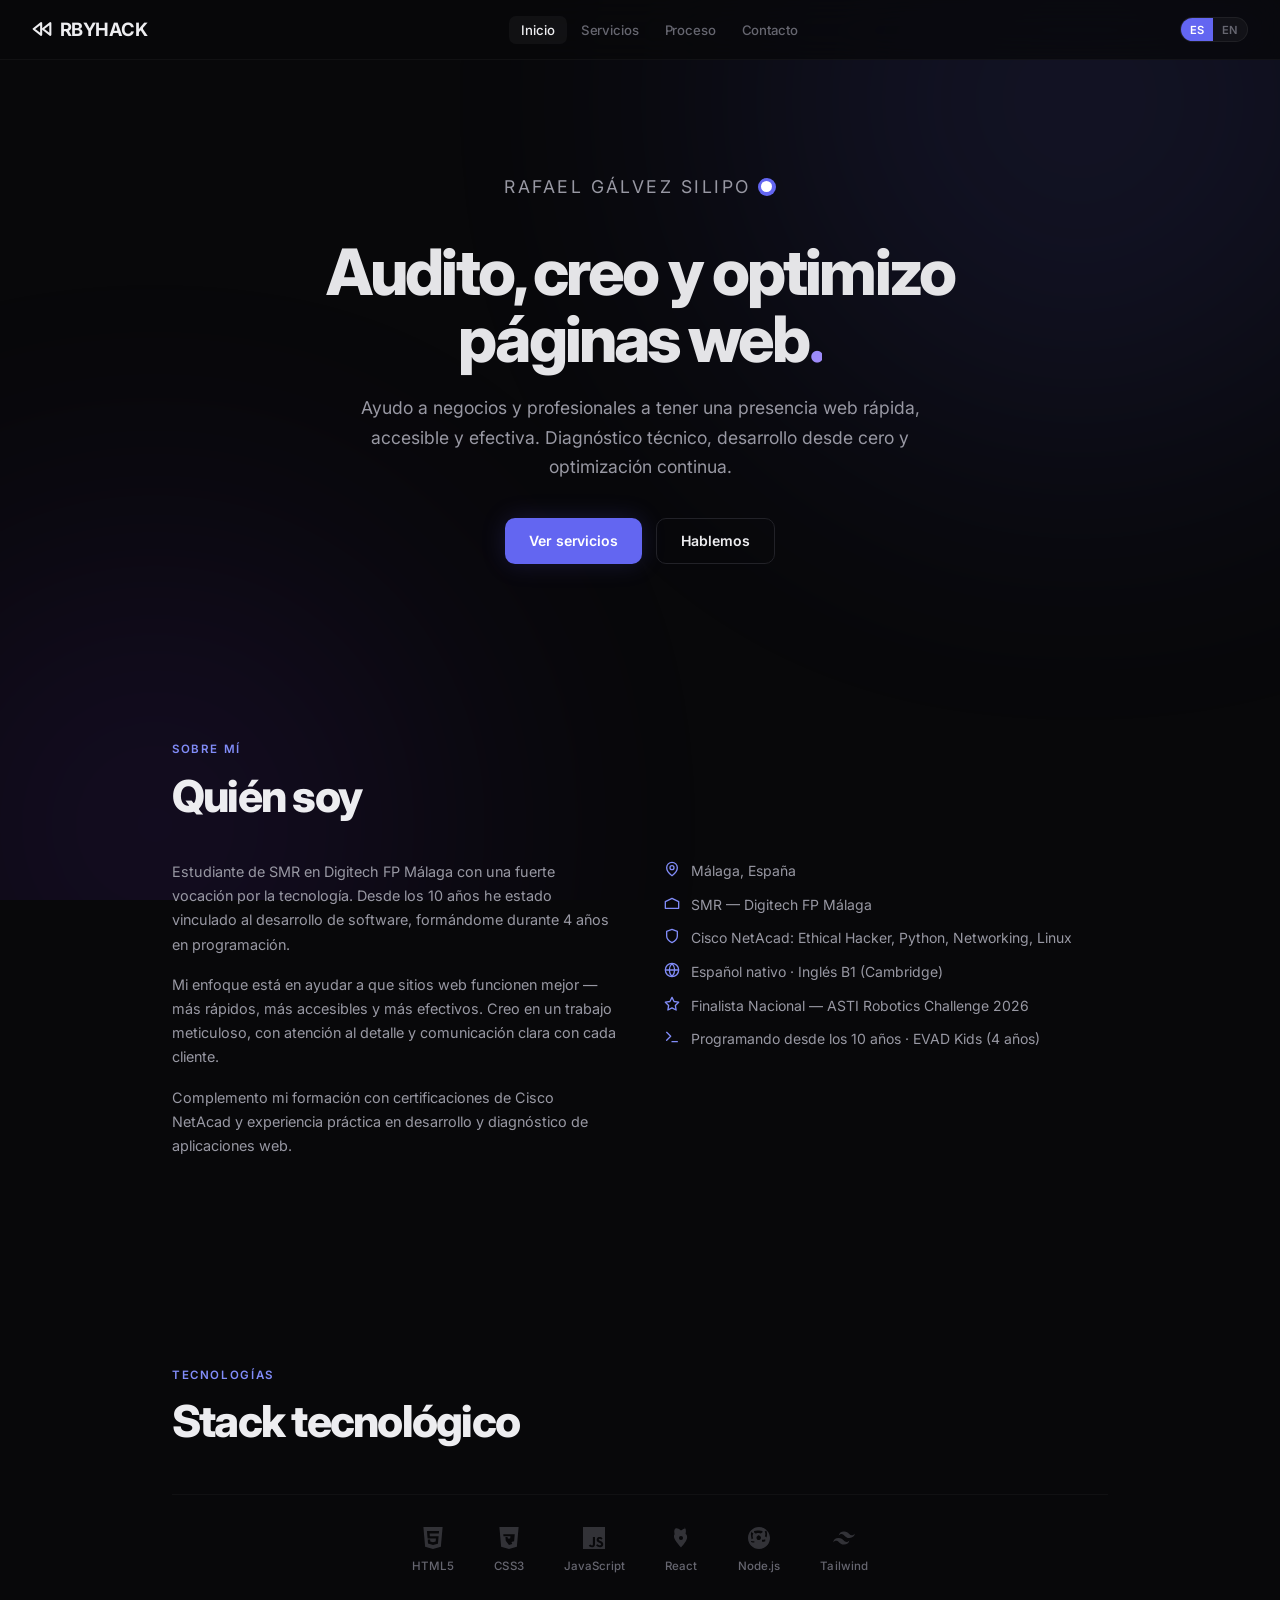
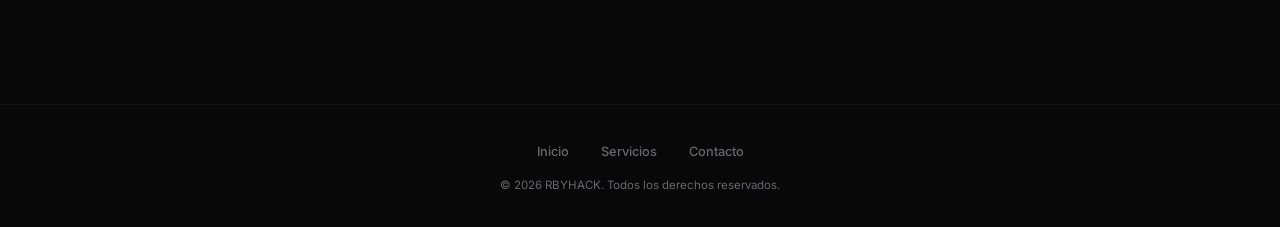
==== index.html @ 2c75b0a7 "Sitio profesional - auditoría y desarrollo web - Rafael Gálvez Silipo" ====
<!DOCTYPE html>
<html lang="es">
<head>
  <meta charset="UTF-8">
  <meta name="viewport" content="width=device-width, initial-scale=1.0">
  <title data-i18n="site_title">Rafael Gálvez Silipo — Auditoría & Desarrollo Web</title>
  <link rel="stylesheet" href="css/style.css">
</head>
<body>
  <div class="bg-gradient"></div>
  <div class="grid-overlay"></div>

  <nav class="navbar">
    <a href="index.html" class="logo">
      <svg width="20" height="20" viewBox="0 0 24 24" fill="none" stroke="currentColor" stroke-width="2.5" stroke-linecap="round" stroke-linejoin="round"><polygon points="11 19 2 12 11 5 11 19"/><polygon points="22 19 13 12 22 5 22 19"/></svg>
      RBYHACK
    </a>

    <ul class="nav-links">
      <li><a href="index.html" data-i18n="nav_home">Inicio</a></li>
      <li><a href="services.html" data-i18n="nav_services">Servicios</a></li>
      <li><a href="process.html" data-i18n="nav_process">Proceso</a></li>
      <li><a href="contact.html" data-i18n="nav_contact">Contacto</a></li>
    </ul>

    <div style="display:flex;align-items:center;gap:0.5rem;">
      <div class="lang-switcher">
        <button data-lang="es" class="active">ES</button>
        <button data-lang="en">EN</button>
      </div>
      <button class="hamburger" aria-label="Menu">
        <span></span><span></span><span></span>
      </button>
    </div>
  </nav>

  <main class="page-wrapper">
    <!-- HERO -->
    <section class="hero">
      <p class="section-label fade-in" style="display:flex;align-items:center;justify-content:center;gap:0.45rem;">
        <span data-i18n="hero_greeting">Rafael Gálvez Silipo</span>
        <span class="verified-badge">
          <svg viewBox="0 0 24 24"><circle cx="12" cy="12" r="12"/><path d="M8 12l3 3 5-5" stroke="#fff" stroke-width="2.5" stroke-linecap="round" stroke-linejoin="round"/></svg>
        </span>
      </p>
      <h1 class="fade-in delay-1">
        <span data-i18n="hero_title">Audito, creo y optimizo páginas web</span><span class="highlight">.</span>
      </h1>
      <p class="fade-in delay-2" data-i18n="hero_subtitle">Ayudo a negocios y profesionales a tener una presencia web rápida, accesible y efectiva. Diagnóstico técnico, desarrollo desde cero y optimización continua.</p>
      <div class="hero-cta fade-in delay-3">
        <a href="services.html" class="btn btn-primary" data-i18n="hero_cta_services">Ver servicios</a>
        <a href="contact.html" class="btn btn-outline" data-i18n="hero_cta_contact">Hablemos</a>
      </div>
    </section>

    <!-- ABOUT ME -->
    <section class="section">
      <p class="section-label fade-in" data-i18n="section_about_label">Sobre mí</p>
      <h2 class="section-title fade-in" data-i18n="section_about_title">Quién soy</h2>
      <div class="about-grid">
        <div class="about-text fade-in delay-1">
          <p data-i18n="about_p1">Estudiante de SMR en Digitech FP Málaga con una fuerte vocación por la tecnología. Desde los 10 años he estado vinculado al desarrollo de software, formándome durante 4 años en programación.</p>
          <p data-i18n="about_p2">Mi enfoque está en ayudar a que sitios web funcionen mejor — más rápidos, más accesibles y más efectivos. Creo en un trabajo meticuloso, con atención al detalle y comunicación clara con cada cliente.</p>
          <p data-i18n="about_p3">Complemento mi formación con certificaciones de Cisco NetAcad y experiencia práctica en desarrollo y diagnóstico de aplicaciones web.</p>
        </div>
        <ul class="highlights-list fade-in delay-2">
          <li>
            <svg viewBox="0 0 24 24" fill="none"><path d="M20 10c0 6-8 12-8 12s-8-6-8-12a8 8 0 0 1 16 0Z" stroke="currentColor" stroke-width="2" stroke-linecap="round" stroke-linejoin="round"/><circle cx="12" cy="10" r="3" stroke="currentColor" stroke-width="2"/></svg>
            <span data-i18n="highlight_location">Málaga, España</span>
          </li>
          <li>
            <svg viewBox="0 0 24 24" fill="none"><path d="M22 10v6M2 10l10-5 10 5M2 10v10h20V10" stroke="currentColor" stroke-width="2" stroke-linecap="round" stroke-linejoin="round"/></svg>
            <span data-i18n="highlight_education">SMR — Digitech FP Málaga</span>
          </li>
          <li>
            <svg viewBox="0 0 24 24" fill="none"><path d="M12 22s8-4 8-10V5l-8-3-8 3v7c0 6 8 10 8 10z" stroke="currentColor" stroke-width="2" stroke-linecap="round" stroke-linejoin="round"/></svg>
            <span data-i18n="highlight_cert">Cisco NetAcad: Ethical Hacker, Python, Networking, Linux</span>
          </li>
          <li>
            <svg viewBox="0 0 24 24" fill="none"><circle cx="12" cy="12" r="10" stroke="currentColor" stroke-width="2"/><path d="M2 12h20M12 2a15.3 15.3 0 0 1 4 10 15.3 15.3 0 0 1-4 10M12 2a15.3 15.3 0 0 0-4 10 15.3 15.3 0 0 0 4 10" stroke="currentColor" stroke-width="2"/></svg>
            <span data-i18n="highlight_lang">Español nativo · Inglés B1 (Cambridge)</span>
          </li>
          <li>
            <svg viewBox="0 0 24 24" fill="none"><polygon points="12 2 15.09 8.26 22 9.27 17 14.14 18.18 21.02 12 17.77 5.82 21.02 7 14.14 2 9.27 8.91 8.26 12 2" stroke="currentColor" stroke-width="2" stroke-linecap="round" stroke-linejoin="round"/></svg>
            <span data-i18n="highlight_achievement">Finalista Nacional — ASTI Robotics Challenge 2026</span>
          </li>
          <li>
            <svg viewBox="0 0 24 24" fill="none"><polyline points="4 17 10 11 4 5" stroke="currentColor" stroke-width="2" stroke-linecap="round" stroke-linejoin="round"/><line x1="12" y1="19" x2="20" y2="19" stroke="currentColor" stroke-width="2" stroke-linecap="round"/></svg>
            <span data-i18n="highlight_started">Programando desde los 10 años · EVAD Kids (4 años)</span>
          </li>
        </ul>
      </div>
    </section>

    <!-- TECH STACK -->
    <section class="section">
      <p class="section-label fade-in" data-i18n="section_tech_label">Tecnologías</p>
      <h2 class="section-title fade-in" data-i18n="section_tech_title">Stack tecnológico</h2>
      <div class="tech-stack fade-in delay-1">
        <div class="tech-item">
          <svg viewBox="0 0 24 24" fill="currentColor"><path d="M1.5 0h21l-1.91 21.563L11.977 24l-8.564-2.438L1.5 0zm7.031 9.75l-.232-2.718 10.059.003.23-2.622L5.412 4.41l.698 8.01h9.126l-.326 3.426-2.91.804-2.955-.81-.188-2.11H6.248l.33 4.171L12 19.651l5.379-1.443.744-8.157H8.531z"/></svg>
          <span>HTML5</span>
        </div>
        <div class="tech-item">
          <svg viewBox="0 0 24 24" fill="currentColor"><path d="M1.5 0h21l-1.91 21.563L11.977 24l-8.565-2.438L1.5 0zm13.164 16.37l2.91-.803.683-7.598H5.775l.176 2.109h7.628l-.206 2.288-1.395.382-1.404-.384-.138-1.548H8.132l.33 4.171L12 19.65l3.535-.97z"/></svg>
          <span>CSS3</span>
        </div>
        <div class="tech-item">
          <svg viewBox="0 0 24 24" fill="currentColor"><path d="M0 0h24v24H0V0zm22.034 18.276c-.175-1.095-.888-2.015-3.003-2.873-.736-.345-1.554-.585-1.797-1.14-.091-.33-.105-.51-.046-.705.15-.646.915-.84 1.515-.66.39.12.75.42.976.9 1.034-.676 1.034-.676 1.755-1.125-.27-.42-.404-.601-.586-.78-.63-.705-1.469-1.065-2.834-1.034l-.705.089c-.676.165-1.32.525-1.71 1.005-1.14 1.291-.811 3.541.569 4.471 1.365 1.02 3.361 1.244 3.616 2.205.24 1.17-.87 1.545-1.966 1.41-.811-.18-1.26-.586-1.755-1.336l-1.83 1.051c.21.48.45.689.81 1.109 1.74 1.756 6.09 1.666 6.871-1.004.029-.09.24-.705.074-1.65l.046.067zm-8.983-7.245h-2.248c0 1.938-.009 3.864-.009 5.805 0 1.232.063 2.363-.138 2.711-.33.689-1.18.601-1.566.48-.396-.196-.597-.466-.83-.855-.063-.105-.11-.196-.127-.196l-1.825 1.125c.305.63.75 1.172 1.324 1.517.855.51 2.004.675 3.207.405.783-.226 1.458-.691 1.811-1.411.51-.93.402-2.07.397-3.346.012-2.054 0-4.109 0-6.179l.004-.056z"/></svg>
          <span>JavaScript</span>
        </div>
        <div class="tech-item">
          <svg viewBox="0 0 24 24" fill="currentColor"><path d="M14.23 12.004a2.236 2.236 0 0 1-2.235 2.236 2.236 2.236 0 0 1-2.236-2.236 2.236 2.236 0 0 1 2.235-2.236 2.236 2.236 0 0 1 2.236 2.236zm2.648-10.69c-1.346 0-3.107.96-4.888 2.622-1.78-1.653-3.542-2.602-4.887-2.602-.41 0-.783.093-1.106.278-1.375.793-1.683 3.264-.973 6.365C1.98 11.466 9.316 19.244 12 22.307c2.684-3.083 10.02-10.903 4.976-15.03.71-3.1.402-5.571-.973-6.365-.323-.185-.696-.278-1.106-.278z"/></svg>
          <span>React</span>
        </div>
        <div class="tech-item">
          <svg viewBox="0 0 24 24" fill="currentColor"><path d="M12 0C5.373 0 0 5.373 0 12s5.373 12 12 12 12-5.373 12-12S18.627 0 12 0zm.04 3.858c1.32.019 2.634.252 3.694.601.004.536-.004 1.072-.004 1.56-.682.304-1.325.682-1.925 1.15a5.22 5.22 0 0 0-1.775-.601 5.26 5.26 0 0 0-1.775.004c-.604.124-1.17.354-1.674.673-.62-.468-1.27-.846-1.97-1.22-.004-.502-.008-1.052-.004-1.596 1.068-.35 2.37-.582 3.694-.6.226 0 .452.01.678.029zm-8.224.395l.004 1.56c.7.37 1.358.794 1.97 1.26a5.35 5.35 0 0 0-.65 1.695 5.28 5.28 0 0 0-.025 1.75c.094.602.3 1.18.62 1.695-.61.462-1.27.86-1.966 1.232-.004-.5-.008-1.036-.004-1.56-.352-1.068-.582-2.37-.6-3.694a5.78 5.78 0 0 1 .03-.678c.168-1.1.412-2.09.621-2.76zm16.35.008c.209.67.453 1.664.621 2.76a5.78 5.78 0 0 1 .03.678c-.018 1.324-.248 2.626-.6 3.694-.688-.372-1.344-.77-1.946-1.232.32-.515.526-1.093.62-1.695.087-.577.079-1.163-.025-1.75a5.35 5.35 0 0 0-.65-1.695c.607-.466 1.262-.89 1.95-1.26zm-8.916 4.855c.496.005 1.001.132 1.45.38.444.248.8.586 1.04.99.245.404.37.853.37 1.305a2.45 2.45 0 0 1-.5 1.48 2.42 2.42 0 0 1-1.27.885 2.404 2.404 0 0 1-1.539-.075 2.42 2.42 0 0 1-1.005-.81 2.45 2.45 0 0 1-.5-1.48c0-.452.125-.901.37-1.305.24-.404.596-.744 1.04-.99.448-.248.953-.375 1.45-.38zm-7.815 4.22c.005.522.001 1.054-.007 1.552 1.02.355 2.26.58 3.52.602.007.536.005 1.072.005 1.552-1.262.017-2.52-.205-3.522-.602-.007-.522-.005-1.054.004-1.552v-.55c0-.334 0-.668.004-1.002h-.004zm15.384.004v.55c.008.498.008 1.03.004 1.552-1.002.397-2.262.62-3.52.602-.004-.48-.002-.952-.005-1.428l-.004-.626c1.26-.022 2.502-.248 3.525-.65z"/></svg>
          <span>Node.js</span>
        </div>
        <div class="tech-item">
          <svg viewBox="0 0 24 24" fill="currentColor"><path d="M12.001,4.8c-3.2,0-5.2,1.6-6,4.8c1.2-1.6,2.6-2.2,4.2-1.8c0.913,0.228,1.565,0.89,2.288,1.624 C13.666,10.618,15.027,12,18.001,12c3.2,0,5.2-1.6,6-4.8c-1.2,1.6-2.6,2.2-4.2,1.8c-0.913-0.228-1.565-0.89-2.288-1.624 C16.337,6.182,14.976,4.8,12.001,4.8z M6.001,12c-3.2,0-5.2,1.6-6,4.8c1.2-1.6,2.6-2.2,4.2-1.8c0.913,0.228,1.565,0.89,2.288,1.624 c1.177,1.194,2.538,2.576,5.512,2.576c3.2,0,5.2-1.6,6-4.8c-1.2,1.6-2.6,2.2-4.2,1.8c-0.913-0.228-1.565-0.89-2.288-1.624 C10.337,13.382,8.976,12,6.001,12z"/></svg>
          <span>Tailwind</span>
        </div>
      </div>
    </section>
  </main>

  <footer class="footer">
    <div class="footer-content">
      <ul class="footer-links">
        <li><a href="index.html" data-i18n="footer_home">Inicio</a></li>
        <li><a href="services.html" data-i18n="footer_services">Servicios</a></li>
        <li><a href="contact.html" data-i18n="footer_contact">Contacto</a></li>
      </ul>
      <p>&copy; <span id="year"></span> RBYHACK. <span data-i18n="footer_rights">Todos los derechos reservados.</span></p>
    </div>
  </footer>

  <script src="js/i18n.js"></script>
  <script src="js/main.js"></script>
  <script>
    document.getElementById('year').textContent = new Date().getFullYear();
    I18n.init();
  </script>
</body>
</html>
---- css/style.css ----
/* ============================
   STYLE.CSS — RBYHACK
   Professional, refined dark theme
   ============================ */

@import url('https://fonts.googleapis.com/css2?family=Inter:wght@300;400;450;500;600;700;800&display=swap');

*, *::before, *::after {
  margin: 0;
  padding: 0;
  box-sizing: border-box;
}

html {
  scroll-behavior: smooth;
  font-size: 16px;
  -webkit-font-smoothing: antialiased;
  -moz-osx-font-smoothing: grayscale;
}

body {
  font-family: 'Inter', -apple-system, BlinkMacSystemFont, 'Segoe UI', sans-serif;
  background-color: #08080a;
  color: #e4e4e7;
  line-height: 1.68;
  overflow-x: hidden;
  min-height: 100vh;
  font-weight: 400;
}

:root {
  --bg-primary: #08080a;
  --bg-secondary: #0e0e12;
  --bg-card: #141418;
  --bg-card-hover: #1a1a20;
  --border: #222228;
  --border-light: #2a2a32;
  --text-primary: #ededf0;
  --text-secondary: #9898a3;
  --text-muted: #666670;
  --accent: #6366f1;
  --accent-light: #818cf8;
  --accent-glow: rgba(99, 102, 241, 0.18);
  --accent-glow-strong: rgba(99, 102, 241, 0.35);
  --radius-sm: 6px;
  --radius: 10px;
  --radius-lg: 14px;
  --radius-xl: 20px;
  --transition: 0.28s cubic-bezier(0.4, 0, 0.2, 1);
  --section-gap: 6rem;
}

/* Scrollbar */
::-webkit-scrollbar { width: 5px; }
::-webkit-scrollbar-track { background: var(--bg-primary); }
::-webkit-scrollbar-thumb { background: var(--border); border-radius: 3px; }
::-webkit-scrollbar-thumb:hover { background: #3a3a44; }

/* Selection */
::selection { background: rgba(99, 102, 241, 0.35); color: #fff; }

/* ---------- BACKGROUND ---------- */
.bg-gradient {
  position: fixed;
  inset: 0;
  z-index: -1;
  pointer-events: none;
  overflow: hidden;
}

.bg-gradient::before,
.bg-gradient::after {
  content: '';
  position: absolute;
  border-radius: 50%;
  filter: blur(140px);
  opacity: 0.12;
  animation: float 24s ease-in-out infinite;
}

.bg-gradient::before {
  width: 700px;
  height: 700px;
  background: var(--accent);
  top: -250px;
  right: -150px;
}

.bg-gradient::after {
  width: 550px;
  height: 550px;
  background: #7c3aed;
  bottom: -200px;
  left: -120px;
  animation-delay: -12s;
}

@keyframes float {
  0%, 100% { transform: translate(0, 0) scale(1); }
  25% { transform: translate(50px, -40px) scale(1.04); }
  50% { transform: translate(-30px, 30px) scale(0.96); }
  75% { transform: translate(-40px, -25px) scale(1.03); }
}

/* Grid overlay */
.grid-overlay {
  position: fixed;
  inset: 0;
  z-index: -1;
  pointer-events: none;
  opacity: 0.018;
  background-image:
    linear-gradient(rgba(255,255,255,0.05) 1px, transparent 1px),
    linear-gradient(90deg, rgba(255,255,255,0.05) 1px, transparent 1px);
  background-size: 64px 64px;
}

/* ---------- NAVBAR ---------- */
.navbar {
  position: fixed;
  top: 0;
  left: 0;
  right: 0;
  z-index: 1000;
  padding: 0 2rem;
  height: 60px;
  display: flex;
  align-items: center;
  justify-content: space-between;
  background: rgba(8, 8, 10, 0.78);
  backdrop-filter: blur(24px) saturate(160%);
  -webkit-backdrop-filter: blur(24px) saturate(160%);
  border-bottom: 1px solid rgba(255,255,255,0.04);
  transition: background var(--transition);
}

.navbar.scrolled {
  background: rgba(8, 8, 10, 0.94);
}

.logo {
  font-size: 1.15rem;
  font-weight: 700;
  color: var(--text-primary);
  text-decoration: none;
  letter-spacing: -0.03em;
  display: flex;
  align-items: center;
  gap: 0.5rem;
}

.logo span { color: var(--accent-light); }

.nav-links {
  display: flex;
  align-items: center;
  gap: 0.125rem;
  list-style: none;
}

.nav-links a {
  text-decoration: none;
  color: var(--text-muted);
  font-size: 0.825rem;
  font-weight: 500;
  padding: 0.4rem 0.75rem;
  border-radius: 7px;
  transition: all var(--transition);
  letter-spacing: -0.01em;
}

.nav-links a:hover,
.nav-links a.active {
  color: var(--text-primary);
  background: rgba(255, 255, 255, 0.04);
}

.lang-switcher {
  display: flex;
  align-items: center;
  background: rgba(255,255,255,0.04);
  border: 1px solid rgba(255,255,255,0.06);
  border-radius: 18px;
  overflow: hidden;
  margin-left: 0.5rem;
}

.lang-switcher button {
  background: none;
  border: none;
  color: var(--text-muted);
  font-family: 'Inter', sans-serif;
  font-size: 0.7rem;
  font-weight: 600;
  padding: 0.3rem 0.55rem;
  cursor: pointer;
  transition: all var(--transition);
  letter-spacing: 0.02em;
}

.lang-switcher button.active {
  background: var(--accent);
  color: #fff;
}

.hamburger {
  display: none;
  flex-direction: column;
  gap: 4px;
  cursor: pointer;
  background: none;
  border: none;
  padding: 4px;
}

.hamburger span {
  width: 18px;
  height: 1.5px;
  background: var(--text-primary);
  border-radius: 1px;
  transition: all var(--transition);
}

.hamburger.active span:nth-child(1) { transform: translateY(5.5px) rotate(45deg); }
.hamburger.active span:nth-child(2) { opacity: 0; }
.hamburger.active span:nth-child(3) { transform: translateY(-5.5px) rotate(-45deg); }

/* ---------- PAGE WRAPPER ---------- */
.page-wrapper { padding-top: 60px; min-height: 100vh; }

/* ---------- SECTIONS ---------- */
.section {
  padding: var(--section-gap) 2rem;
  max-width: 1000px;
  margin: 0 auto;
}

.section-label {
  font-size: 0.72rem;
  font-weight: 600;
  text-transform: uppercase;
  letter-spacing: 0.14em;
  color: var(--accent-light);
  margin-bottom: 0.75rem;
}

.section-title {
  font-size: clamp(1.75rem, 4.5vw, 2.75rem);
  font-weight: 800;
  letter-spacing: -0.04em;
  line-height: 1.1;
  margin-bottom: 0.875rem;
  color: var(--text-primary);
}

.section-subtitle {
  font-size: 1.05rem;
  color: var(--text-secondary);
  max-width: 540px;
  line-height: 1.68;
  font-weight: 400;
}

/* Section divider */
.section-divider {
  width: 48px;
  height: 3px;
  background: var(--accent);
  border-radius: 2px;
  margin-bottom: 2rem;
  opacity: 0.7;
}

/* ---------- HERO ---------- */
.hero {
  display: flex;
  flex-direction: column;
  align-items: center;
  justify-content: center;
  text-align: center;
  padding: 7rem 2rem 5rem;
  max-width: 800px;
  margin: 0 auto;
}

.hero h1 {
  font-size: clamp(2.25rem, 6vw, 4rem);
  font-weight: 800;
  letter-spacing: -0.045em;
  line-height: 1.06;
  margin-bottom: 1.25rem;
}

.hero h1 .highlight {
  background: linear-gradient(135deg, var(--accent-light), #a78bfa);
  -webkit-background-clip: text;
  background-clip: text;
  -webkit-text-fill-color: transparent;
}

.hero p {
  font-size: 1.1rem;
  color: var(--text-secondary);
  max-width: 560px;
  margin-bottom: 2.25rem;
  line-height: 1.68;
  font-weight: 400;
}

.hero-cta {
  display: flex;
  gap: 0.875rem;
  flex-wrap: wrap;
  justify-content: center;
}

/* ---------- BUTTONS ---------- */
.btn {
  display: inline-flex;
  align-items: center;
  gap: 0.5rem;
  padding: 0.65rem 1.5rem;
  border-radius: 10px;
  font-family: 'Inter', sans-serif;
  font-size: 0.88rem;
  font-weight: 600;
  text-decoration: none;
  cursor: pointer;
  border: none;
  transition: all var(--transition);
  letter-spacing: -0.01em;
}

.btn-primary {
  background: var(--accent);
  color: #fff;
  box-shadow: 0 0 24px var(--accent-glow);
}

.btn-primary:hover {
  background: #5558e6;
  transform: translateY(-1px);
  box-shadow: 0 0 36px var(--accent-glow-strong);
}

.btn-outline {
  background: transparent;
  color: var(--text-primary);
  border: 1px solid var(--border);
}

.btn-outline:hover {
  background: rgba(255,255,255,0.03);
  border-color: var(--border-light);
  transform: translateY(-1px);
}

/* ---------- CARDS ---------- */
.cards-grid {
  display: grid;
  grid-template-columns: repeat(auto-fit, minmax(280px, 1fr));
  gap: 1.25rem;
  margin-top: 2.5rem;
}

.card {
  background: var(--bg-card);
  border: 1px solid rgba(255,255,255,0.04);
  border-radius: var(--radius-lg);
  padding: 1.75rem 1.75rem 2rem;
  transition: all var(--transition);
  position: relative;
  overflow: hidden;
}

.card:hover {
  border-color: rgba(255,255,255,0.08);
  background: var(--bg-card-hover);
  transform: translateY(-2px);
}

.card-icon {
  width: 40px;
  height: 40px;
  display: flex;
  align-items: center;
  justify-content: center;
  border-radius: var(--radius);
  background: rgba(99, 102, 241, 0.08);
  color: var(--accent-light);
  margin-bottom: 1.25rem;
}

.card-icon svg {
  width: 22px;
  height: 22px;
  stroke: currentColor;
}

.card h3 {
  font-size: 1.1rem;
  font-weight: 700;
  margin-bottom: 0.55rem;
  letter-spacing: -0.02em;
}

.card p {
  color: var(--text-secondary);
  font-size: 0.88rem;
  line-height: 1.62;
  font-weight: 400;
}

/* ---------- ABOUT SECTION ---------- */
.about-grid {
  display: grid;
  grid-template-columns: 1fr 1fr;
  gap: 3rem;
  margin-top: 2.5rem;
  align-items: start;
}

.about-text p {
  color: var(--text-secondary);
  font-size: 0.9rem;
  line-height: 1.68;
  margin-bottom: 1rem;
}

.highlights-list {
  list-style: none;
  display: flex;
  flex-direction: column;
  gap: 0.75rem;
}

.highlights-list li {
  display: flex;
  align-items: flex-start;
  gap: 0.7rem;
  color: var(--text-secondary);
  font-size: 0.875rem;
  line-height: 1.55;
}

.highlights-list li svg {
  width: 16px;
  height: 16px;
  color: var(--accent-light);
  margin-top: 1px;
  flex-shrink: 0;
}

/* ---------- TECH STACK ---------- */
.tech-stack {
  display: flex;
  justify-content: center;
  flex-wrap: wrap;
  gap: 2.5rem;
  margin-top: 3rem;
  padding-top: 2rem;
  border-top: 1px solid rgba(255,255,255,0.04);
}

.tech-item {
  display: flex;
  flex-direction: column;
  align-items: center;
  gap: 0.5rem;
  color: var(--text-muted);
  font-size: 0.72rem;
  font-weight: 500;
  transition: color var(--transition);
  letter-spacing: 0.01em;
}

.tech-item:hover { color: var(--text-primary); }

.tech-item svg {
  width: 22px;
  height: 22px;
  opacity: 0.45;
  transition: opacity var(--transition);
}

.tech-item:hover svg { opacity: 0.9; }

/* ---------- PROCESS STEPS ---------- */
.steps-list {
  display: flex;
  flex-direction: column;
  gap: 1.5rem;
  margin-top: 2.5rem;
}

.step {
  display: flex;
  gap: 1.5rem;
  padding: 1.75rem;
  background: var(--bg-card);
  border: 1px solid rgba(255,255,255,0.04);
  border-radius: var(--radius-lg);
  transition: all var(--transition);
}

.step:hover {
  border-color: rgba(255,255,255,0.07);
  background: var(--bg-card-hover);
}

.step-number {
  width: 36px;
  height: 36px;
  display: flex;
  align-items: center;
  justify-content: center;
  border-radius: var(--radius-sm);
  background: rgba(99, 102, 241, 0.1);
  color: var(--accent-light);
  font-size: 0.85rem;
  font-weight: 700;
  flex-shrink: 0;
}

.step-body h3 {
  font-size: 1rem;
  font-weight: 700;
  margin-bottom: 0.35rem;
  letter-spacing: -0.02em;
}

.step-body p {
  color: var(--text-secondary);
  font-size: 0.87rem;
  line-height: 1.6;
  font-weight: 400;
}

.step-arrow {
  display: flex;
  align-items: center;
  justify-content: center;
  height: 24px;
  color: var(--border-light);
}

/* ---------- CONTACT ---------- */
.contact-grid {
  display: grid;
  grid-template-columns: 1fr 1fr;
  gap: 3rem;
  margin-top: 2.5rem;
}

.contact-info { display: flex; flex-direction: column; gap: 1.5rem; }

.contact-item {
  display: flex;
  align-items: flex-start;
  gap: 0.9rem;
}

.contact-item-icon {
  width: 38px;
  height: 38px;
  display: flex;
  align-items: center;
  justify-content: center;
  border-radius: var(--radius-sm);
  background: rgba(99, 102, 241, 0.08);
  color: var(--accent-light);
  flex-shrink: 0;
}

.contact-item-icon svg {
  width: 20px;
  height: 20px;
  stroke: currentColor;
}

.contact-item-info h4 {
  font-size: 0.82rem;
  font-weight: 600;
  margin-bottom: 0.15rem;
  color: var(--text-primary);
}

.contact-item-info p,
.contact-item-info a {
  color: var(--text-secondary);
  font-size: 0.82rem;
  text-decoration: none;
  line-height: 1.5;
}

.contact-item-info a {
  color: var(--accent-light);
  text-decoration: none;
}

.contact-item-info a:hover { text-decoration: underline; }

.contact-form {
  background: var(--bg-card);
  border: 1px solid rgba(255,255,255,0.04);
  border-radius: var(--radius-lg);
  padding: 1.75rem;
}

.form-group { margin-bottom: 1.1rem; }

.form-group label {
  display: block;
  font-size: 0.8rem;
  font-weight: 500;
  margin-bottom: 0.4rem;
  color: var(--text-secondary);
}

.form-group input,
.form-group select,
.form-group textarea {
  width: 100%;
  background: var(--bg-secondary);
  border: 1px solid rgba(255,255,255,0.06);
  border-radius: var(--radius-sm);
  padding: 0.65rem 0.85rem;
  color: var(--text-primary);
  font-family: 'Inter', sans-serif;
  font-size: 0.85rem;
  transition: border-color var(--transition);
  outline: none;
}

.form-group input:focus,
.form-group select:focus,
.form-group textarea:focus {
  border-color: var(--accent);
  box-shadow: 0 0 0 2px rgba(99, 102, 241, 0.12);
}

.form-group textarea { resize: vertical; min-height: 120px; }

.form-submit { display: flex; align-items: center; gap: 0.75rem; }

.form-success {
  display: none;
  color: #34d399;
  font-size: 0.82rem;
  font-weight: 500;
  align-items: center;
  gap: 0.4rem;
}

.form-success svg { width: 16px; height: 16px; }

/* ---------- VERIFIED BADGE ---------- */
.verified-badge {
  display: inline-flex;
  align-items: center;
  justify-content: center;
  width: 18px;
  height: 18px;
  background: var(--accent);
  border-radius: 50%;
  flex-shrink: 0;
}

.verified-badge svg {
  width: 11px;
  height: 11px;
  fill: #fff;
}

/* ---------- FOOTER ---------- */
.footer {
  border-top: 1px solid rgba(255,255,255,0.04);
  padding: 2rem;
  text-align: center;
  margin-top: 2rem;
}

.footer-content {
  max-width: 1000px;
  margin: 0 auto;
  display: flex;
  flex-direction: column;
  align-items: center;
  gap: 0.75rem;
}

.footer-links {
  display: flex;
  gap: 2rem;
  list-style: none;
}

.footer-links a {
  color: var(--text-muted);
  text-decoration: none;
  font-size: 0.8rem;
  font-weight: 500;
  transition: color var(--transition);
}

.footer-links a:hover { color: var(--accent-light); }

.footer p {
  color: var(--text-muted);
  font-size: 0.72rem;
}

/* ---------- ANIMATIONS ---------- */
.fade-in {
  opacity: 0;
  transform: translateY(24px);
  transition: opacity 0.65s ease, transform 0.65s ease;
}

.fade-in.visible { opacity: 1; transform: translateY(0); }

.fade-in-left {
  opacity: 0;
  transform: translateX(-20px);
  transition: opacity 0.55s ease, transform 0.55s ease;
}

.fade-in-left.visible { opacity: 1; transform: translateX(0); }

.fade-in-right {
  opacity: 0;
  transform: translateX(20px);
  transition: opacity 0.55s ease, transform 0.55s ease;
}

.fade-in-right.visible { opacity: 1; transform: translateX(0); }

.delay-1 { transition-delay: 0.08s; }
.delay-2 { transition-delay: 0.16s; }
.delay-3 { transition-delay: 0.24s; }
.delay-4 { transition-delay: 0.32s; }
.delay-5 { transition-delay: 0.40s; }

/* ---------- RESPONSIVE ---------- */
@media (max-width: 768px) {
  .nav-links {
    position: fixed;
    top: 60px;
    left: 0;
    right: 0;
    background: rgba(8, 8, 10, 0.97);
    backdrop-filter: blur(24px);
    -webkit-backdrop-filter: blur(24px);
    flex-direction: column;
    padding: 1.25rem;
    gap: 0.25rem;
    border-bottom: 1px solid rgba(255,255,255,0.04);
    transform: translateY(-100%);
    opacity: 0;
    pointer-events: none;
    transition: all var(--transition);
  }

  .nav-links.open {
    transform: translateY(0);
    opacity: 1;
    pointer-events: all;
  }

  .nav-links a { width: 100%; padding: 0.65rem 0.85rem; }
  .hamburger { display: flex; }
  .section { padding: 4rem 1.25rem; }
  .hero { padding: 5rem 1.25rem 3rem; }
  .cards-grid { grid-template-columns: 1fr; }
  .about-grid { grid-template-columns: 1fr; gap: 2rem; }
  .contact-grid { grid-template-columns: 1fr; }
  .step { flex-direction: column; gap: 0.75rem; }
}

@media (max-width: 480px) {
  .hero-cta { flex-direction: column; width: 100%; }
  .btn { width: 100%; justify-content: center; }
}
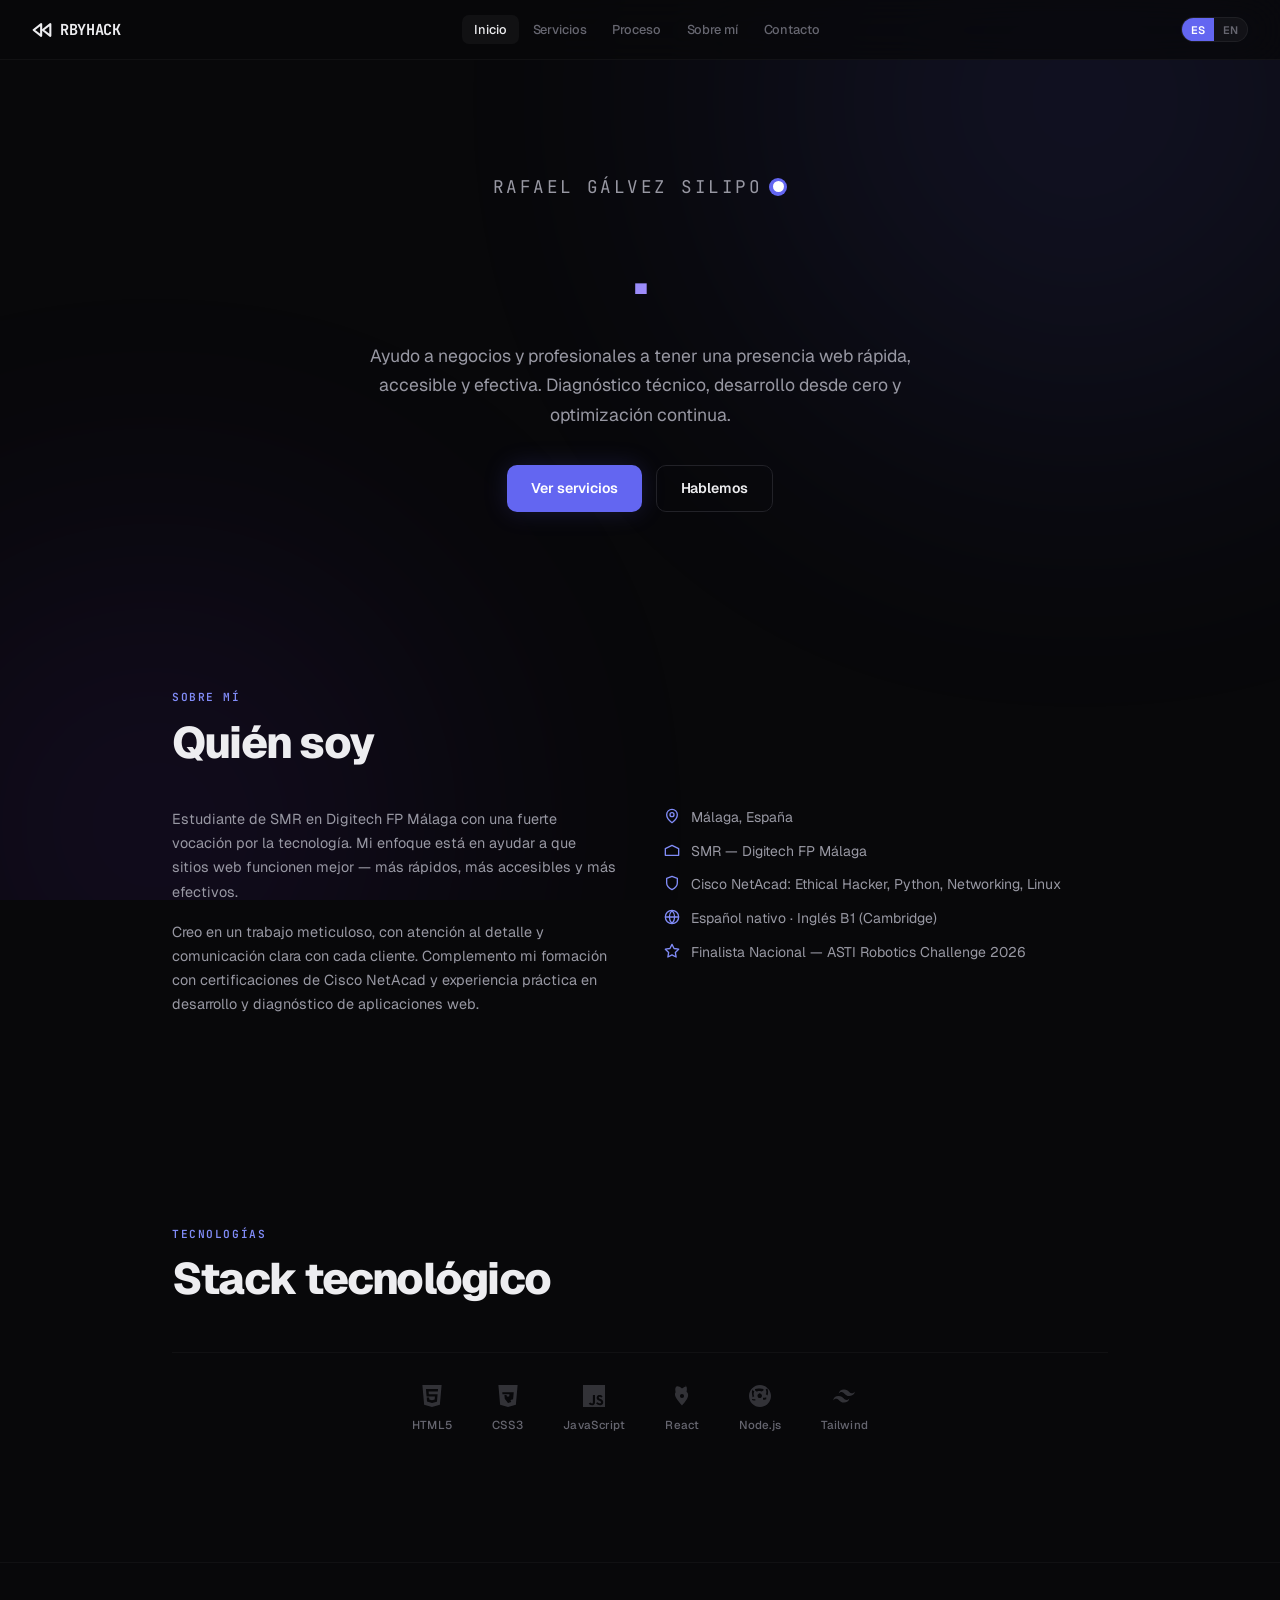
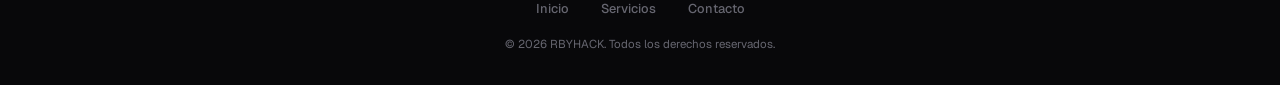
==== commit cfbf470f: "Añadir página Sobre mí, Formspree, fuente Geist, Typed.js, efectos visuales" ====
--- a/index.html
+++ b/index.html
@@ -3,26 +3,28 @@
 <head>
   <meta charset="UTF-8">
   <meta name="viewport" content="width=device-width, initial-scale=1.0">
+  <meta name="description" content="Auditoría, desarrollo y optimización web. Sitios rápidos, accesibles y efectivos por Rafael Gálvez Silipo.">
   <title data-i18n="site_title">Rafael Gálvez Silipo — Auditoría & Desarrollo Web</title>
   <link rel="stylesheet" href="css/style.css">
+  <link rel="icon" type="image/svg+xml" href="assets/favicon.svg">
 </head>
 <body>
   <div class="bg-gradient"></div>
   <div class="grid-overlay"></div>
+  <div class="cursor-glow"></div>
 
   <nav class="navbar">
     <a href="index.html" class="logo">
       <svg width="20" height="20" viewBox="0 0 24 24" fill="none" stroke="currentColor" stroke-width="2.5" stroke-linecap="round" stroke-linejoin="round"><polygon points="11 19 2 12 11 5 11 19"/><polygon points="22 19 13 12 22 5 22 19"/></svg>
       RBYHACK
     </a>
-
     <ul class="nav-links">
       <li><a href="index.html" data-i18n="nav_home">Inicio</a></li>
       <li><a href="services.html" data-i18n="nav_services">Servicios</a></li>
       <li><a href="process.html" data-i18n="nav_process">Proceso</a></li>
+      <li><a href="about.html" data-i18n="nav_about">Sobre mí</a></li>
       <li><a href="contact.html" data-i18n="nav_contact">Contacto</a></li>
     </ul>
-
     <div style="display:flex;align-items:center;gap:0.5rem;">
       <div class="lang-switcher">
         <button data-lang="es" class="active">ES</button>
@@ -43,8 +45,8 @@
           <svg viewBox="0 0 24 24"><circle cx="12" cy="12" r="12"/><path d="M8 12l3 3 5-5" stroke="#fff" stroke-width="2.5" stroke-linecap="round" stroke-linejoin="round"/></svg>
         </span>
       </p>
-      <h1 class="fade-in delay-1">
-        <span data-i18n="hero_title">Audito, creo y optimizo páginas web</span><span class="highlight">.</span>
+      <h1 class="fade-in delay-1" id="hero-typed" data-sanitize>
+        <span class="highlight">.</span>
       </h1>
       <p class="fade-in delay-2" data-i18n="hero_subtitle">Ayudo a negocios y profesionales a tener una presencia web rápida, accesible y efectiva. Diagnóstico técnico, desarrollo desde cero y optimización continua.</p>
       <div class="hero-cta fade-in delay-3">
@@ -53,15 +55,14 @@
       </div>
     </section>
 
-    <!-- ABOUT ME -->
+    <!-- ABOUT ME (compact) -->
     <section class="section">
       <p class="section-label fade-in" data-i18n="section_about_label">Sobre mí</p>
       <h2 class="section-title fade-in" data-i18n="section_about_title">Quién soy</h2>
       <div class="about-grid">
         <div class="about-text fade-in delay-1">
-          <p data-i18n="about_p1">Estudiante de SMR en Digitech FP Málaga con una fuerte vocación por la tecnología. Desde los 10 años he estado vinculado al desarrollo de software, formándome durante 4 años en programación.</p>
-          <p data-i18n="about_p2">Mi enfoque está en ayudar a que sitios web funcionen mejor — más rápidos, más accesibles y más efectivos. Creo en un trabajo meticuloso, con atención al detalle y comunicación clara con cada cliente.</p>
-          <p data-i18n="about_p3">Complemento mi formación con certificaciones de Cisco NetAcad y experiencia práctica en desarrollo y diagnóstico de aplicaciones web.</p>
+          <p data-i18n="about_p1">Estudiante de SMR en Digitech FP Málaga con una fuerte vocación por la tecnología. Mi enfoque está en ayudar a que sitios web funcionen mejor — más rápidos, más accesibles y más efectivos.</p>
+          <p data-i18n="about_p2">Creo en un trabajo meticuloso, con atención al detalle y comunicación clara con cada cliente. Complemento mi formación con certificaciones de Cisco NetAcad y experiencia práctica en desarrollo y diagnóstico de aplicaciones web.</p>
         </div>
         <ul class="highlights-list fade-in delay-2">
           <li>
@@ -83,10 +84,6 @@
           <li>
             <svg viewBox="0 0 24 24" fill="none"><polygon points="12 2 15.09 8.26 22 9.27 17 14.14 18.18 21.02 12 17.77 5.82 21.02 7 14.14 2 9.27 8.91 8.26 12 2" stroke="currentColor" stroke-width="2" stroke-linecap="round" stroke-linejoin="round"/></svg>
             <span data-i18n="highlight_achievement">Finalista Nacional — ASTI Robotics Challenge 2026</span>
-          </li>
-          <li>
-            <svg viewBox="0 0 24 24" fill="none"><polyline points="4 17 10 11 4 5" stroke="currentColor" stroke-width="2" stroke-linecap="round" stroke-linejoin="round"/><line x1="12" y1="19" x2="20" y2="19" stroke="currentColor" stroke-width="2" stroke-linecap="round"/></svg>
-            <span data-i18n="highlight_started">Programando desde los 10 años · EVAD Kids (4 años)</span>
           </li>
         </ul>
       </div>
@@ -140,7 +137,47 @@
   <script src="js/main.js"></script>
   <script>
     document.getElementById('year').textContent = new Date().getFullYear();
-    I18n.init();
+    I18n.init().then(() => {
+      // Typed animation
+      const s = I18n.translations[I18n.currentLang];
+      if (!s) return;
+      const strings = [
+        s.hero_title_part1 + s.hero_title_part2 + s.hero_title_part3 + s.hero_title_part4 + s.hero_title_part5,
+        s.hero_title_part1 + s.hero_title_part2 + s.hero_title_part5
+      ];
+      const el = document.getElementById('hero-typed');
+      const highlight = el.querySelector('.highlight');
+      let i = 0, j = 0, text = strings[0], typing = true;
+
+      function tick() {
+        if (typing) {
+          if (j <= text.length) {
+            el.childNodes.forEach(n => { if (n.nodeType === 3) n.remove(); });
+            const txt = document.createTextNode(text.substring(0, j));
+            el.insertBefore(txt, highlight);
+            j++;
+            setTimeout(tick, 60);
+          } else {
+            typing = false;
+            setTimeout(tick, 2500);
+          }
+        } else {
+          if (j > 0) {
+            el.childNodes.forEach(n => { if (n.nodeType === 3) n.remove(); });
+            const txt = document.createTextNode(text.substring(0, j));
+            el.insertBefore(txt, highlight);
+            j--;
+            setTimeout(tick, 30);
+          } else {
+            typing = true;
+            i = (i + 1) % strings.length;
+            text = strings[i];
+            setTimeout(tick, 400);
+          }
+        }
+      }
+      tick();
+    });
   </script>
 </body>
 </html>
--- a/css/style.css
+++ b/css/style.css
@@ -1,9 +1,10 @@
 /* ============================
    STYLE.CSS — RBYHACK
-   Professional, refined dark theme
+   Professional dark theme
+   Fonts: Geist (body) + JetBrains Mono (mono)
    ============================ */
 
-@import url('https://fonts.googleapis.com/css2?family=Inter:wght@300;400;450;500;600;700;800&display=swap');
+@import url('https://fonts.googleapis.com/css2?family=Geist:wght@300;400;500;600;700;800&family=JetBrains+Mono:wght@500;600;700&display=swap');
 
 *, *::before, *::after {
   margin: 0;
@@ -19,14 +20,18 @@
 }
 
 body {
-  font-family: 'Inter', -apple-system, BlinkMacSystemFont, 'Segoe UI', sans-serif;
+  font-family: 'Geist', -apple-system, BlinkMacSystemFont, 'Segoe UI', sans-serif;
   background-color: #08080a;
   color: #e4e4e7;
   line-height: 1.68;
   overflow-x: hidden;
   min-height: 100vh;
   font-weight: 400;
-}
+  cursor: auto;
+}
+
+body.hidden-cursor,
+body.hidden-cursor * { cursor: none !important; }
 
 :root {
   --bg-primary: #08080a;
@@ -48,6 +53,7 @@
   --radius-xl: 20px;
   --transition: 0.28s cubic-bezier(0.4, 0, 0.2, 1);
   --section-gap: 6rem;
+  --font-mono: 'JetBrains Mono', 'Fira Code', monospace;
 }
 
 /* Scrollbar */
@@ -58,6 +64,24 @@
 
 /* Selection */
 ::selection { background: rgba(99, 102, 241, 0.35); color: #fff; }
+
+/* ---------- CURSOR GLOW ---------- */
+.cursor-glow {
+  position: fixed;
+  top: 0;
+  left: 0;
+  width: 350px;
+  height: 350px;
+  border-radius: 50%;
+  pointer-events: none;
+  z-index: -1;
+  background: radial-gradient(circle, rgba(99, 102, 241, 0.07) 0%, transparent 70%);
+  transform: translate(-50%, -50%);
+  transition: opacity 0.3s;
+  opacity: 0;
+}
+
+body:hover .cursor-glow { opacity: 1; }
 
 /* ---------- BACKGROUND ---------- */
 .bg-gradient {
@@ -74,7 +98,7 @@
   position: absolute;
   border-radius: 50%;
   filter: blur(140px);
-  opacity: 0.12;
+  opacity: 0.10;
   animation: float 24s ease-in-out infinite;
 }
 
@@ -108,7 +132,7 @@
   inset: 0;
   z-index: -1;
   pointer-events: none;
-  opacity: 0.018;
+  opacity: 0.015;
   background-image:
     linear-gradient(rgba(255,255,255,0.05) 1px, transparent 1px),
     linear-gradient(90deg, rgba(255,255,255,0.05) 1px, transparent 1px);
@@ -139,11 +163,12 @@
 }
 
 .logo {
-  font-size: 1.15rem;
+  font-family: var(--font-mono);
+  font-size: 0.95rem;
   font-weight: 700;
   color: var(--text-primary);
   text-decoration: none;
-  letter-spacing: -0.03em;
+  letter-spacing: -0.02em;
   display: flex;
   align-items: center;
   gap: 0.5rem;
@@ -161,12 +186,13 @@
 .nav-links a {
   text-decoration: none;
   color: var(--text-muted);
-  font-size: 0.825rem;
+  font-size: 0.8rem;
   font-weight: 500;
   padding: 0.4rem 0.75rem;
   border-radius: 7px;
   transition: all var(--transition);
   letter-spacing: -0.01em;
+  font-family: 'Geist', sans-serif;
 }
 
 .nav-links a:hover,
@@ -189,8 +215,8 @@
   background: none;
   border: none;
   color: var(--text-muted);
-  font-family: 'Inter', sans-serif;
-  font-size: 0.7rem;
+  font-family: 'Geist', sans-serif;
+  font-size: 0.68rem;
   font-weight: 600;
   padding: 0.3rem 0.55rem;
   cursor: pointer;
@@ -236,12 +262,13 @@
 }
 
 .section-label {
-  font-size: 0.72rem;
+  font-size: 0.7rem;
   font-weight: 600;
   text-transform: uppercase;
   letter-spacing: 0.14em;
   color: var(--accent-light);
   margin-bottom: 0.75rem;
+  font-family: var(--font-mono);
 }
 
 .section-title {
@@ -289,6 +316,7 @@
   letter-spacing: -0.045em;
   line-height: 1.06;
   margin-bottom: 1.25rem;
+  min-height: 1.3em;
 }
 
 .hero h1 .highlight {
@@ -314,6 +342,18 @@
   justify-content: center;
 }
 
+/* Typed cursor */
+.typed-cursor {
+  color: var(--accent-light);
+  font-weight: 400;
+  animation: blink 0.8s infinite;
+}
+
+@keyframes blink {
+  0%, 50% { opacity: 1; }
+  51%, 100% { opacity: 0; }
+}
+
 /* ---------- BUTTONS ---------- */
 .btn {
   display: inline-flex;
@@ -321,7 +361,7 @@
   gap: 0.5rem;
   padding: 0.65rem 1.5rem;
   border-radius: 10px;
-  font-family: 'Inter', sans-serif;
+  font-family: 'Geist', sans-serif;
   font-size: 0.88rem;
   font-weight: 600;
   text-decoration: none;
@@ -329,6 +369,8 @@
   border: none;
   transition: all var(--transition);
   letter-spacing: -0.01em;
+  position: relative;
+  overflow: hidden;
 }
 
 .btn-primary {
@@ -353,6 +395,20 @@
   background: rgba(255,255,255,0.03);
   border-color: var(--border-light);
   transform: translateY(-1px);
+}
+
+/* Ripple effect */
+.ripple {
+  position: absolute;
+  border-radius: 50%;
+  background: rgba(255, 255, 255, 0.25);
+  transform: scale(0);
+  animation: ripple-anim 0.6s ease-out;
+  pointer-events: none;
+}
+
+@keyframes ripple-anim {
+  to { transform: scale(4); opacity: 0; }
 }
 
 /* ---------- CARDS ---------- */
@@ -391,11 +447,7 @@
   margin-bottom: 1.25rem;
 }
 
-.card-icon svg {
-  width: 22px;
-  height: 22px;
-  stroke: currentColor;
-}
+.card-icon svg { width: 22px; height: 22px; stroke: currentColor; }
 
 .card h3 {
   font-size: 1.1rem;
@@ -411,7 +463,132 @@
   font-weight: 400;
 }
 
-/* ---------- ABOUT SECTION ---------- */
+/* ---------- ABOUT PAGE ---------- */
+.about-hero {
+  display: flex;
+  gap: 3rem;
+  align-items: start;
+  margin-top: 2rem;
+}
+
+.profile-photo {
+  width: 180px;
+  height: 180px;
+  border-radius: 50%;
+  object-fit: cover;
+  border: 3px solid var(--accent);
+  box-shadow: 0 0 40px var(--accent-glow);
+  flex-shrink: 0;
+}
+
+.about-bio { flex: 1; }
+
+.about-bio h2 {
+  font-size: 1.75rem;
+  font-weight: 800;
+  margin-bottom: 0.75rem;
+  letter-spacing: -0.03em;
+}
+
+.about-bio p {
+  color: var(--text-secondary);
+  font-size: 0.92rem;
+  line-height: 1.7;
+  margin-bottom: 0.75rem;
+}
+
+/* Timeline */
+.timeline {
+  margin-top: 3rem;
+  position: relative;
+  padding-left: 2rem;
+}
+
+.timeline::before {
+  content: '';
+  position: absolute;
+  left: 0;
+  top: 0;
+  bottom: 0;
+  width: 2px;
+  background: rgba(255,255,255,0.06);
+}
+
+.timeline-item {
+  position: relative;
+  margin-bottom: 2rem;
+  padding-left: 1.5rem;
+}
+
+.timeline-item::before {
+  content: '';
+  position: absolute;
+  left: -2.35rem;
+  top: 0.35rem;
+  width: 10px;
+  height: 10px;
+  border-radius: 50%;
+  background: var(--accent);
+  box-shadow: 0 0 12px var(--accent-glow);
+  transition: transform var(--transition), box-shadow var(--transition);
+}
+
+.timeline-item.visible::before {
+  transform: scale(1.4);
+  box-shadow: 0 0 20px var(--accent-glow-strong);
+}
+
+.timeline-year {
+  font-family: var(--font-mono);
+  font-size: 0.75rem;
+  font-weight: 600;
+  color: var(--accent-light);
+  margin-bottom: 0.25rem;
+}
+
+.timeline-item h4 {
+  font-size: 1rem;
+  font-weight: 700;
+  margin-bottom: 0.2rem;
+}
+
+.timeline-item p {
+  color: var(--text-secondary);
+  font-size: 0.85rem;
+  line-height: 1.55;
+}
+
+/* Skills badges */
+.skills-grid {
+  display: flex;
+  flex-wrap: wrap;
+  gap: 0.5rem;
+  margin-top: 2.5rem;
+}
+
+.skill-badge {
+  display: inline-flex;
+  align-items: center;
+  gap: 0.4rem;
+  padding: 0.4rem 0.85rem;
+  background: rgba(99, 102, 241, 0.08);
+  border: 1px solid rgba(99, 102, 241, 0.15);
+  border-radius: 20px;
+  font-size: 0.8rem;
+  font-weight: 500;
+  color: var(--accent-light);
+  transition: all var(--transition);
+}
+
+.skill-badge:hover {
+  background: rgba(99, 102, 241, 0.15);
+  border-color: rgba(99, 102, 241, 0.3);
+  color: #fff;
+}
+
+.skill-badge svg { width: 14px; height: 14px; }
+
+/* ---------- ABOUT SECTION IN INDEX ---------- */
 .about-grid {
   display: grid;
   grid-template-columns: 1fr 1fr;
@@ -520,6 +697,7 @@
   font-size: 0.85rem;
   font-weight: 700;
   flex-shrink: 0;
+  font-family: var(--font-mono);
 }
 
 .step-body h3 {
@@ -572,11 +750,7 @@
   flex-shrink: 0;
 }
 
-.contact-item-icon svg {
-  width: 20px;
-  height: 20px;
-  stroke: currentColor;
-}
+.contact-item-icon svg { width: 20px; height: 20px; stroke: currentColor; }
 
 .contact-item-info h4 {
   font-size: 0.82rem;
@@ -593,11 +767,7 @@
   line-height: 1.5;
 }
 
-.contact-item-info a {
-  color: var(--accent-light);
-  text-decoration: none;
-}
-
+.contact-item-info a { color: var(--accent-light); text-decoration: none; }
 .contact-item-info a:hover { text-decoration: underline; }
 
 .contact-form {
@@ -626,7 +796,7 @@
   border-radius: var(--radius-sm);
   padding: 0.65rem 0.85rem;
   color: var(--text-primary);
-  font-family: 'Inter', sans-serif;
+  font-family: 'Geist', sans-serif;
   font-size: 0.85rem;
   transition: border-color var(--transition);
   outline: none;
@@ -653,6 +823,27 @@
 }
 
 .form-success svg { width: 16px; height: 16px; }
+
+.form-error {
+  display: none;
+  color: #f87171;
+  font-size: 0.82rem;
+  font-weight: 500;
+  align-items: center;
+  gap: 0.4rem;
+}
+
+/* Loading spinner */
+.spinner {
+  width: 16px;
+  height: 16px;
+  border: 2px solid rgba(255,255,255,0.2);
+  border-top-color: #fff;
+  border-radius: 50%;
+  animation: spin 0.6s linear infinite;
+}
+
+@keyframes spin { to { transform: rotate(360deg); } }
 
 /* ---------- VERIFIED BADGE ---------- */
 .verified-badge {
@@ -666,11 +857,7 @@
   flex-shrink: 0;
 }
 
-.verified-badge svg {
-  width: 11px;
-  height: 11px;
-  fill: #fff;
-}
+.verified-badge svg { width: 11px; height: 11px; fill: #fff; }
 
 /* ---------- FOOTER ---------- */
 .footer {
@@ -705,10 +892,7 @@
 
 .footer-links a:hover { color: var(--accent-light); }
 
-.footer p {
-  color: var(--text-muted);
-  font-size: 0.72rem;
-}
+.footer p { color: var(--text-muted); font-size: 0.72rem; }
 
 /* ---------- ANIMATIONS ---------- */
 .fade-in {
@@ -773,6 +957,8 @@
   .hero { padding: 5rem 1.25rem 3rem; }
   .cards-grid { grid-template-columns: 1fr; }
   .about-grid { grid-template-columns: 1fr; gap: 2rem; }
+  .about-hero { flex-direction: column; align-items: center; text-align: center; }
+  .profile-photo { width: 140px; height: 140px; }
   .contact-grid { grid-template-columns: 1fr; }
   .step { flex-direction: column; gap: 0.75rem; }
 }
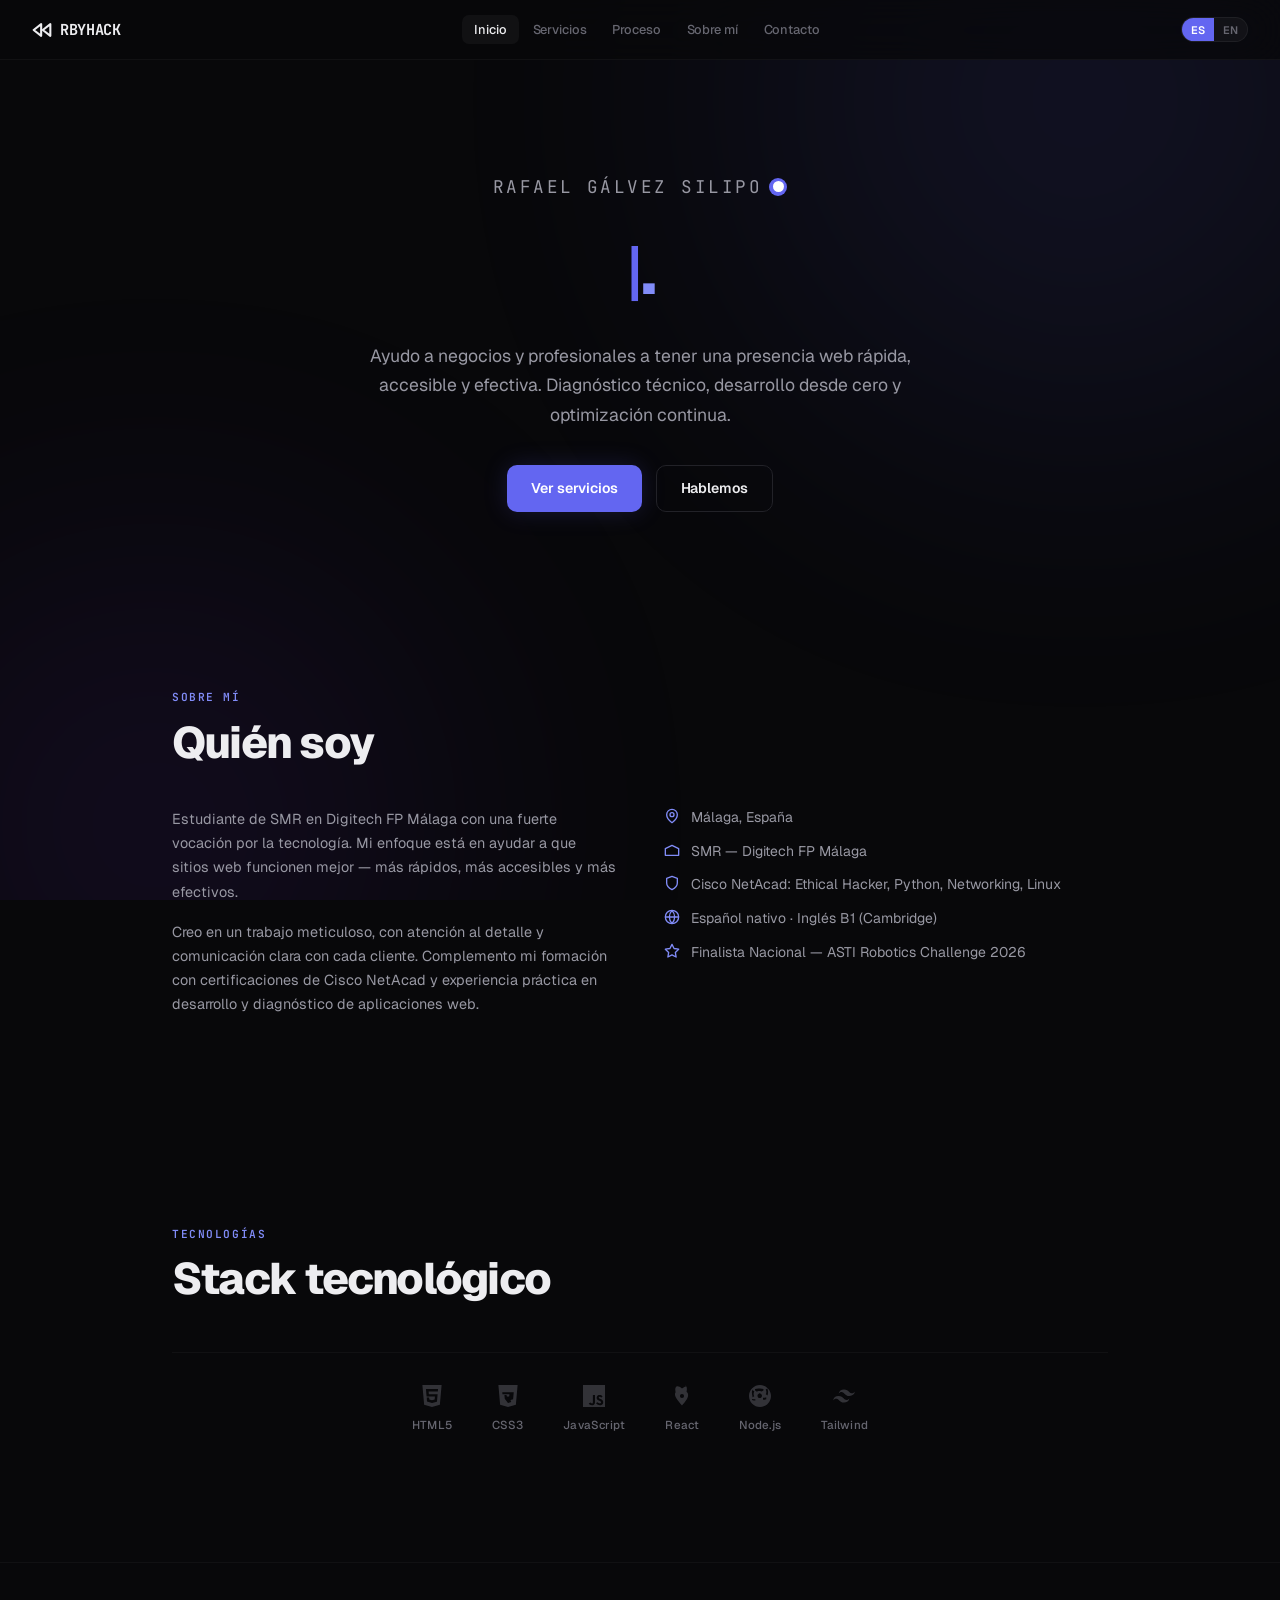
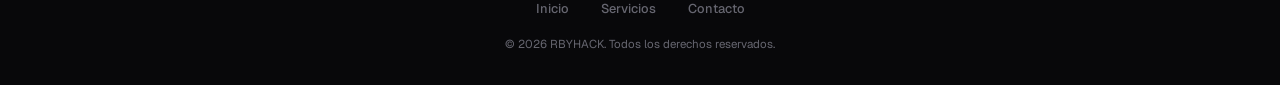
==== commit fd6d12e8: "Fix typed effect y highlight glitch" ====
--- a/index.html
+++ b/index.html
@@ -45,8 +45,8 @@
           <svg viewBox="0 0 24 24"><circle cx="12" cy="12" r="12"/><path d="M8 12l3 3 5-5" stroke="#fff" stroke-width="2.5" stroke-linecap="round" stroke-linejoin="round"/></svg>
         </span>
       </p>
-      <h1 class="fade-in delay-1" id="hero-typed" data-sanitize>
-        <span class="highlight">.</span>
+      <h1 class="fade-in delay-1">
+        <span id="hero-typed"></span><span id="hero-cursor" class="typed-cursor">|</span><span class="highlight">.</span>
       </h1>
       <p class="fade-in delay-2" data-i18n="hero_subtitle">Ayudo a negocios y profesionales a tener una presencia web rápida, accesible y efectiva. Diagnóstico técnico, desarrollo desde cero y optimización continua.</p>
       <div class="hero-cta fade-in delay-3">
@@ -138,7 +138,6 @@
   <script>
     document.getElementById('year').textContent = new Date().getFullYear();
     I18n.init().then(() => {
-      // Typed animation
       const s = I18n.translations[I18n.currentLang];
       if (!s) return;
       const strings = [
@@ -146,28 +145,24 @@
         s.hero_title_part1 + s.hero_title_part2 + s.hero_title_part5
       ];
       const el = document.getElementById('hero-typed');
-      const highlight = el.querySelector('.highlight');
+      const cursor = document.getElementById('hero-cursor');
       let i = 0, j = 0, text = strings[0], typing = true;
 
       function tick() {
         if (typing) {
           if (j <= text.length) {
-            el.childNodes.forEach(n => { if (n.nodeType === 3) n.remove(); });
-            const txt = document.createTextNode(text.substring(0, j));
-            el.insertBefore(txt, highlight);
+            el.textContent = text.substring(0, j);
             j++;
-            setTimeout(tick, 60);
+            setTimeout(tick, 65);
           } else {
             typing = false;
             setTimeout(tick, 2500);
           }
         } else {
           if (j > 0) {
-            el.childNodes.forEach(n => { if (n.nodeType === 3) n.remove(); });
-            const txt = document.createTextNode(text.substring(0, j));
-            el.insertBefore(txt, highlight);
+            el.textContent = text.substring(0, j);
             j--;
-            setTimeout(tick, 30);
+            setTimeout(tick, 28);
           } else {
             typing = true;
             i = (i + 1) % strings.length;
--- a/css/style.css
+++ b/css/style.css
@@ -320,10 +320,7 @@
 }
 
 .hero h1 .highlight {
-  background: linear-gradient(135deg, var(--accent-light), #a78bfa);
-  -webkit-background-clip: text;
-  background-clip: text;
-  -webkit-text-fill-color: transparent;
+  color: var(--accent-light);
 }
 
 .hero p {
@@ -344,14 +341,14 @@
 
 /* Typed cursor */
 .typed-cursor {
-  color: var(--accent-light);
-  font-weight: 400;
-  animation: blink 0.8s infinite;
+  color: var(--accent);
+  font-weight: 500;
+  animation: blink 0.9s infinite;
 }
 
 @keyframes blink {
-  0%, 50% { opacity: 1; }
-  51%, 100% { opacity: 0; }
+  0%, 100% { opacity: 1; }
+  50% { opacity: 0; }
 }
 
 /* ---------- BUTTONS ---------- */
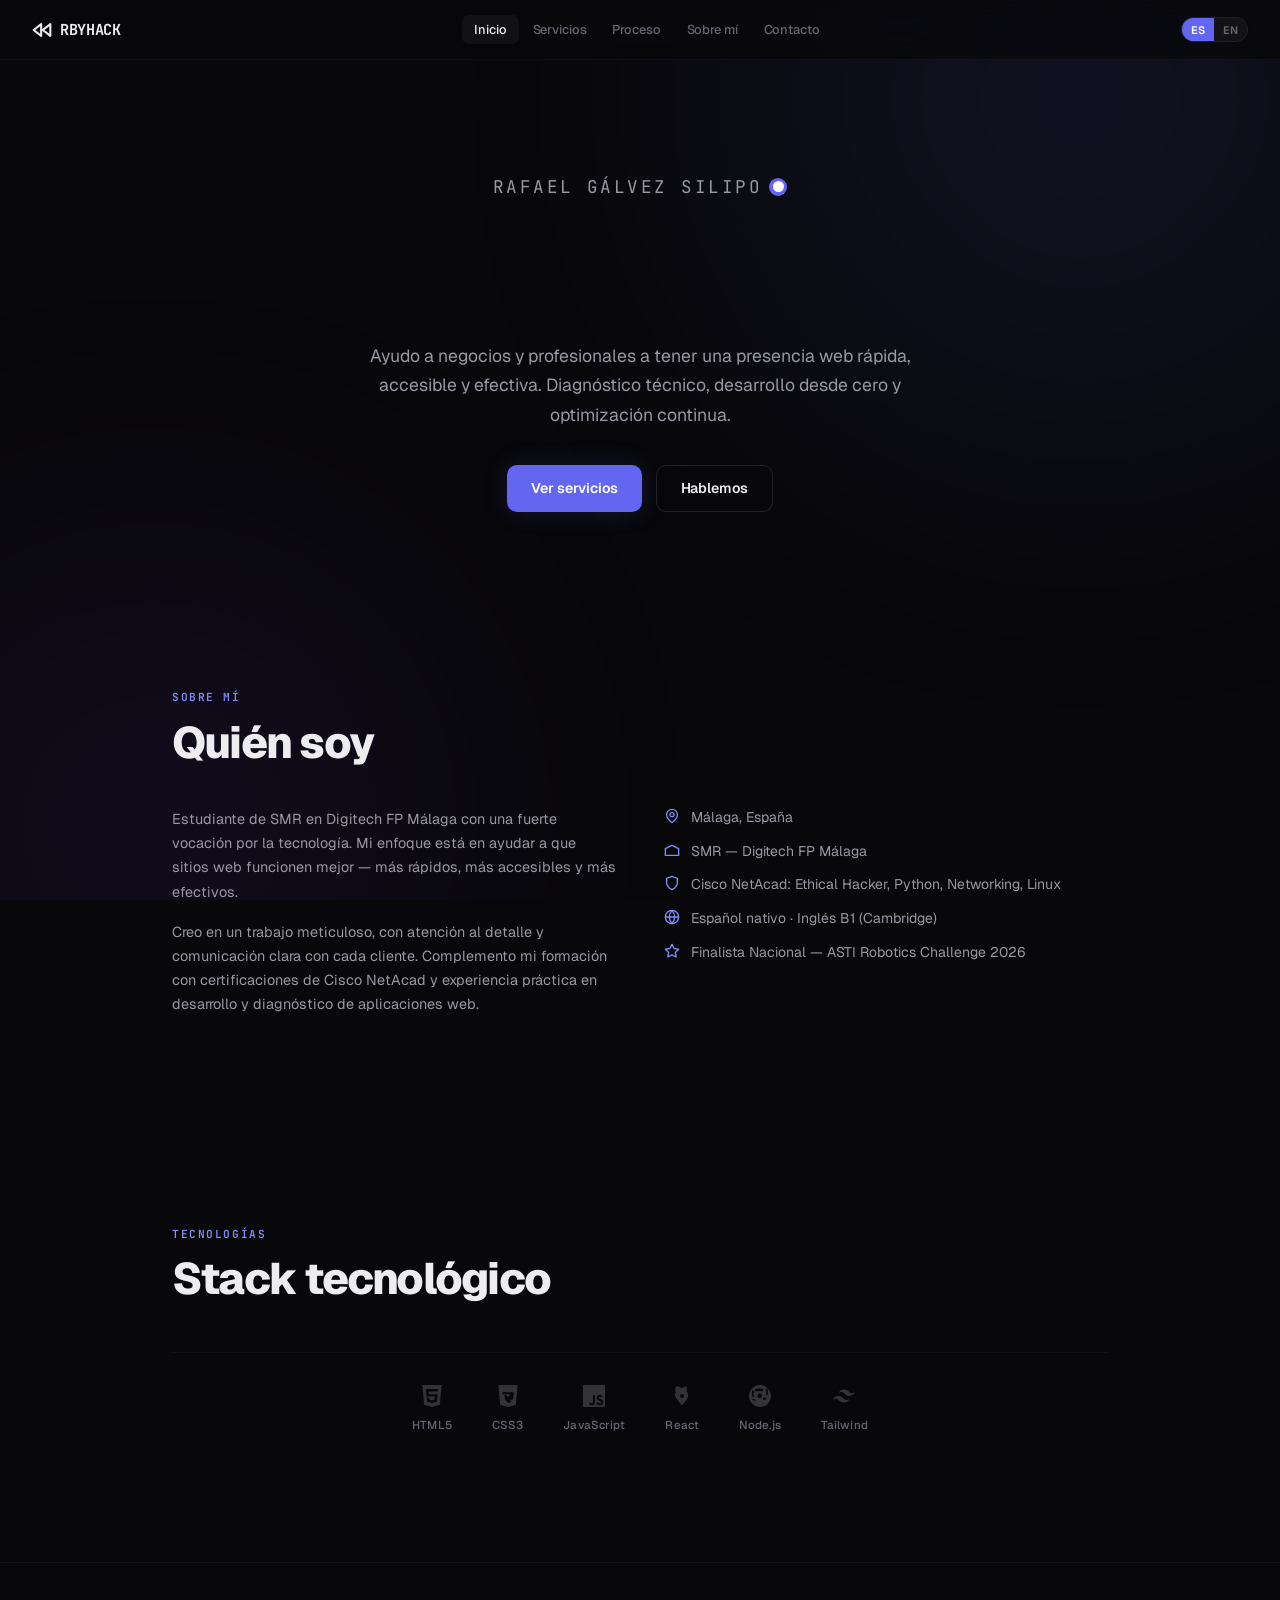
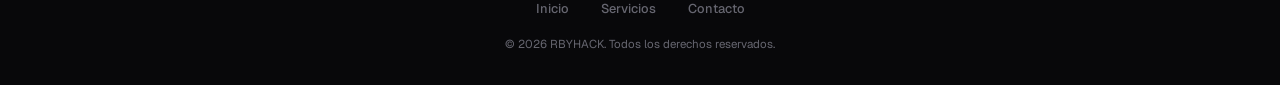
==== commit 492acd6e: "Ocultar cursor y punto hasta iniciar typed" ====
--- a/index.html
+++ b/index.html
@@ -46,7 +46,7 @@
         </span>
       </p>
       <h1 class="fade-in delay-1">
-        <span id="hero-typed"></span><span id="hero-cursor" class="typed-cursor">|</span><span class="highlight">.</span>
+        <span id="hero-typed"></span><span id="hero-cursor" class="typed-cursor" style="display:none;">|</span><span class="highlight" style="display:none;">.</span>
       </h1>
       <p class="fade-in delay-2" data-i18n="hero_subtitle">Ayudo a negocios y profesionales a tener una presencia web rápida, accesible y efectiva. Diagnóstico técnico, desarrollo desde cero y optimización continua.</p>
       <div class="hero-cta fade-in delay-3">
@@ -146,6 +146,9 @@
       ];
       const el = document.getElementById('hero-typed');
       const cursor = document.getElementById('hero-cursor');
+      const dot = document.querySelector('.highlight');
+      cursor.style.display = 'inline';
+      dot.style.display = 'inline';
       let i = 0, j = 0, text = strings[0], typing = true;
 
       function tick() {
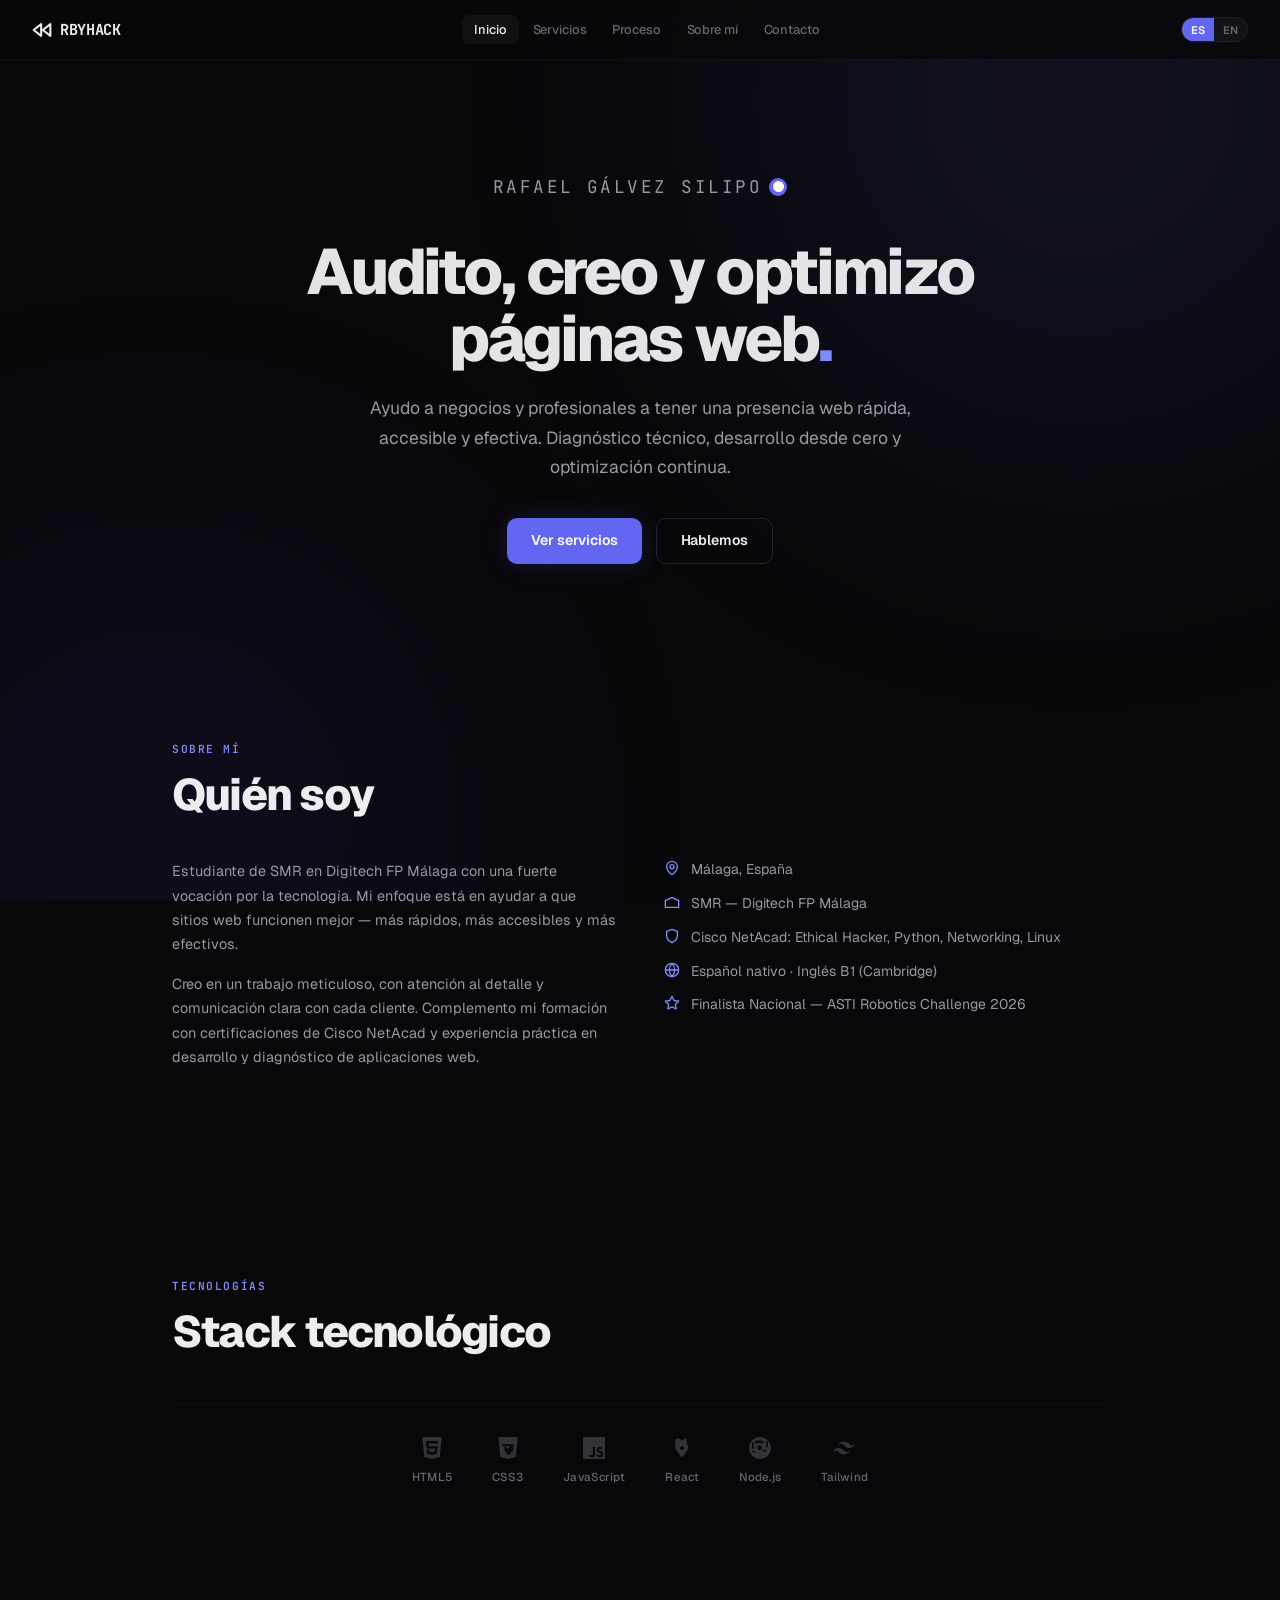
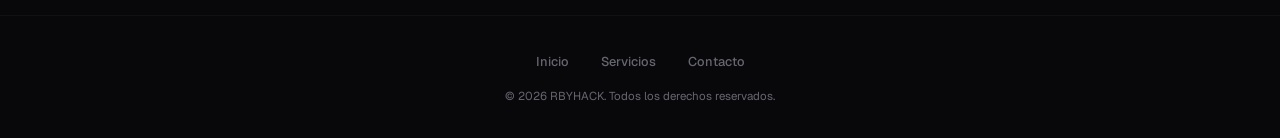
==== commit 8e8a68ef: "Simplificar typed: texto inicial presente, sin cursor suelto" ====
--- a/index.html
+++ b/index.html
@@ -46,7 +46,7 @@
         </span>
       </p>
       <h1 class="fade-in delay-1">
-        <span id="hero-typed"></span><span id="hero-cursor" class="typed-cursor" style="display:none;">|</span><span class="highlight" style="display:none;">.</span>
+        <span id="hero-typed">Audito, creo y optimizo páginas web</span><span class="highlight">.</span>
       </h1>
       <p class="fade-in delay-2" data-i18n="hero_subtitle">Ayudo a negocios y profesionales a tener una presencia web rápida, accesible y efectiva. Diagnóstico técnico, desarrollo desde cero y optimización continua.</p>
       <div class="hero-cta fade-in delay-3">
@@ -145,11 +145,12 @@
         s.hero_title_part1 + s.hero_title_part2 + s.hero_title_part5
       ];
       const el = document.getElementById('hero-typed');
-      const cursor = document.getElementById('hero-cursor');
-      const dot = document.querySelector('.highlight');
-      cursor.style.display = 'inline';
-      dot.style.display = 'inline';
       let i = 0, j = 0, text = strings[0], typing = true;
+
+      // Start on second string so first cycle types the full phrase
+      el.textContent = '';
+      typing = true;
+      j = 0;
 
       function tick() {
         if (typing) {
